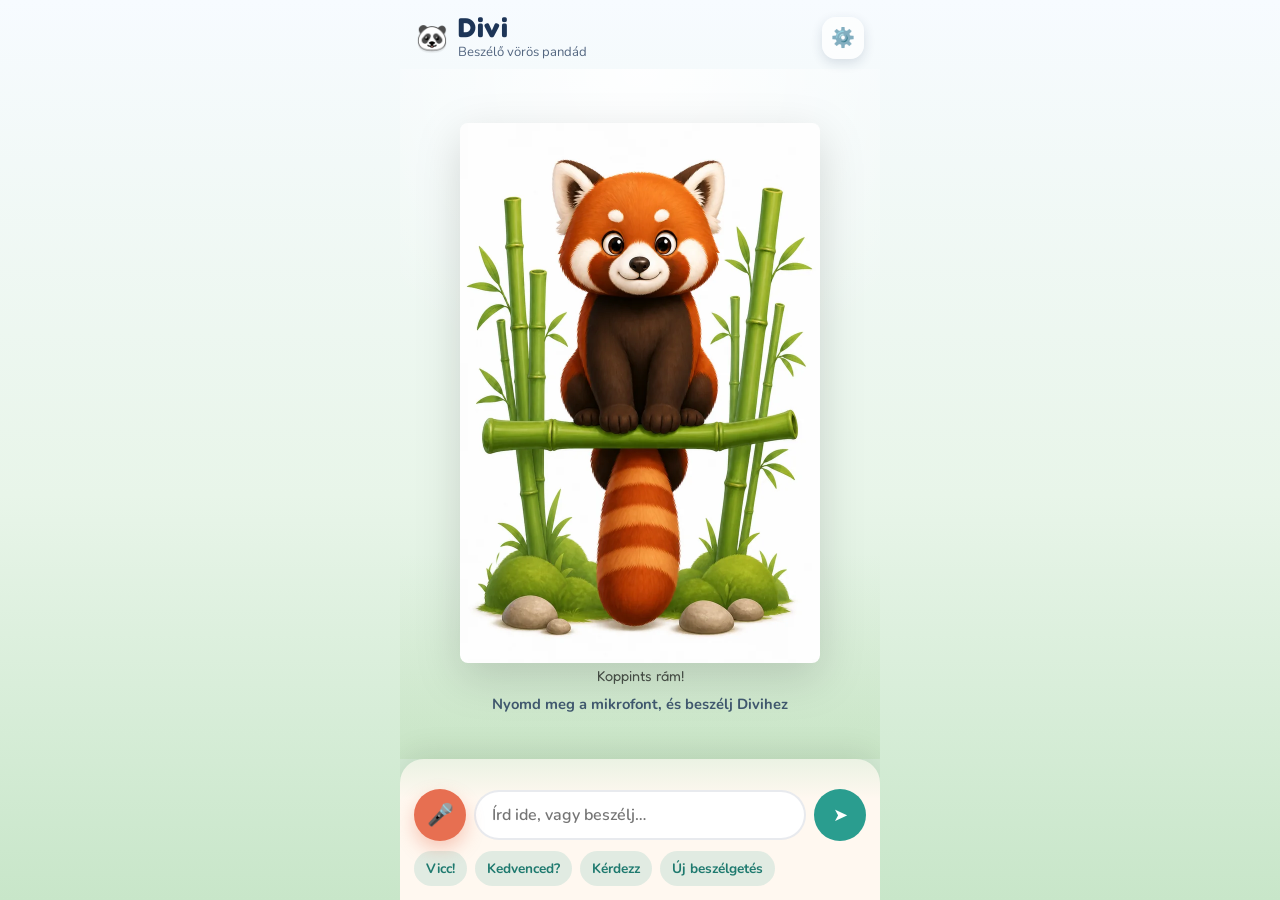
==== index.html @ d6dfe67b "Switch Divi voice from Gemini TTS to ElevenLabs Keep Gemini for text replies and use ElevenLabs flas" ====
<!DOCTYPE html>
<html lang="hu">
<head>
  <meta charset="UTF-8" />
  <meta name="viewport" content="width=device-width, initial-scale=1.0, viewport-fit=cover" />
  <meta name="description" content="Divi — interaktív beszélő vörös panda. Kérdez, felel, játszik veled." />
  <title>Divi — Beszélő vörös panda</title>
  <link rel="preconnect" href="https://fonts.googleapis.com" />
  <link rel="preconnect" href="https://fonts.gstatic.com" crossorigin />
  <link rel="preconnect" href="https://generativelanguage.googleapis.com" />
  <link rel="dns-prefetch" href="https://generativelanguage.googleapis.com" />
  <link rel="preconnect" href="https://api.elevenlabs.io" />
  <link rel="dns-prefetch" href="https://api.elevenlabs.io" />
  <link href="https://fonts.googleapis.com/css2?family=Fredoka:wght@400;600;700&family=Nunito:wght@500;700&display=swap" rel="stylesheet" />
  <link rel="stylesheet" href="styles.css" />
  <link rel="preload" as="image" href="assets/panda-idle.webp" type="image/webp" />
  <link rel="preload" as="image" href="assets/panda-talk.webp" type="image/webp" />
  <link rel="preload" as="image" href="assets/panda-happy.webp" type="image/webp" />
</head>
<body>
  <div class="app">
    <header class="top-bar">
      <div class="brand">
        <span class="brand-mark" aria-hidden="true">🐼</span>
        <div>
          <h1>Divi</h1>
          <p class="tagline">Beszélő vörös pandád</p>
        </div>
      </div>
      <button type="button" id="btn-settings" class="icon-btn" aria-label="Beállítások" title="Beállítások">⚙️</button>
    </header>

    <aside id="settings-panel" class="settings-drawer hidden" aria-label="Beállítások">
      <h2>Beállítások</h2>

      <label for="gemini-key">Gemini API kulcs (szöveg)</label>
      <input type="password" id="gemini-key" autocomplete="off" placeholder="Illeszd be ide: AIza…" />
      <p class="hint">
        Google AI Studio kulcs a válaszokhoz. Mentés: <code>localStorage</code>
        (<strong>divi-gemini-key</strong>).
        <a href="https://aistudio.google.com/apikey" target="_blank" rel="noopener">Kulcs kérése</a>
      </p>

      <label for="eleven-key">ElevenLabs API kulcs (hang)</label>
      <input type="password" id="eleven-key" autocomplete="off" placeholder="Illeszd be ide: sk_… / xi-…" />
      <p class="hint">
        Élethű hang — leváltja a Gemini TTS-t. Mentés: <strong>divi-eleven-key</strong>.
        <a href="https://elevenlabs.io/app/settings/api-keys" target="_blank" rel="noopener">ElevenLabs API kulcs</a>
      </p>

      <label for="eleven-voice">ElevenLabs hang</label>
      <select id="eleven-voice">
        <option value="pNInz6obpgDQGcFmaJgB" selected>Adam — meleg, barátságos</option>
        <option value="VR6AewLTigWG4xSOukaG">Arnold — mélyebb</option>
        <option value="TxGEqnHWrfWFTfGW9XjX">Josh — élénk</option>
        <option value="ErXwobaYiN019PkySvjV">Antoni — lágy</option>
        <option value="EXAVITQu4vr4xnSDxMaL">Bella — világos</option>
        <option value="jsCqWAsw7dKgqjhtoyd3">Custom: írd át a Voice ID-t lent</option>
      </select>
      <label for="eleven-voice-custom">Saját Voice ID (opcionális)</label>
      <input type="text" id="eleven-voice-custom" autocomplete="off" placeholder="pl. elevenlabs voice id" />


      <label class="toggle-row" for="echo-mode">
        <input type="checkbox" id="echo-mode" />
        Vicces visszhang mód (mint Talking Tom)
      </label>

      <label class="toggle-row" for="auto-listen">
        <input type="checkbox" id="auto-listen" checked />
        Válasz után újra hallgat
      </label>

      <p class="hint" id="mic-help">
        Mikrofon: Chrome vagy Edge, HTTPS / GitHub Pages.
        Engedély: címsor 🔒 → Mikrofon → Engedélyezés.
      </p>

      <button type="button" id="btn-close-settings" class="primary-btn">Kész</button>
    </aside>

    <main class="stage">
      <div class="room" aria-hidden="true"></div>

      <div id="speech-bubble" class="speech-bubble hidden" role="status" aria-live="polite">
        <p id="bubble-text"></p>
      </div>

      <button type="button" id="character-hitbox" class="character-wrap" aria-label="Koppints Divire">
        <div id="character" class="character state-idle" data-pose="idle">
          <picture>
            <source id="character-source" srcset="assets/panda-idle.webp" type="image/webp" />
            <img id="character-img" class="character-art" src="assets/panda-idle.jpg" alt="Divi, a vörös panda" width="720" height="1080" draggable="false" />
          </picture>
        </div>
        <span class="tap-hint">Koppints rám!</span>
      </button>

      <p id="status-line" class="status-line">Nyomd meg a mikrofont, és beszélj Divihez</p>
    </main>

    <section class="chat-dock">
      <div id="chat-log" class="chat-log" aria-live="polite"></div>

      <form id="chat-form" class="chat-form" autocomplete="off">
        <button type="button" id="btn-mic" class="mic-btn" aria-label="Beszélj">
          <span class="mic-icon">🎤</span>
          <span class="mic-wave" aria-hidden="true"></span>
        </button>
        <input id="user-input" type="text" maxlength="400" placeholder="Írd ide, vagy beszélj…" />
        <button type="submit" id="btn-send" class="send-btn" aria-label="Küldés">➤</button>
      </form>

      <div class="quick-actions">
        <button type="button" class="chip" data-prompt="Mondj egy viccet!">Vicc!</button>
        <button type="button" class="chip" data-prompt="Ki a kedvenc mesefigurád?">Kedvenced?</button>
        <button type="button" class="chip" data-prompt="Tegyél fel egy kérdést!">Kérdezz</button>
        <button type="button" class="chip" data-action="reset">Új beszélgetés</button>
      </div>
    </section>
  </div>

  <script src="brain.js"></script>
  <script src="character.js"></script>
  <script src="app.js"></script>
</body>
</html>
---- styles.css ----
:root {
  --sky-top: #7ec8e3;
  --sky-bottom: #c8e7f5;
  --floor: #8fbc8f;
  --ink: #1d3557;
  --foam: #fff8f0;
  --accent: #e76f51;
  --accent-deep: #d62828;
  --mint: #2a9d8f;
  --mint-deep: #1f7a6f;
  --bubble: #ffffff;
  --shadow: rgba(29, 53, 87, 0.14);
  --font-display: "Fredoka", "Trebuchet MS", sans-serif;
  --font-body: "Nunito", "Segoe UI", sans-serif;
}

* {
  box-sizing: border-box;
}

html,
body {
  margin: 0;
  min-height: 100%;
}

body {
  font-family: var(--font-body);
  color: var(--ink);
  background: linear-gradient(180deg, #f7fbff 0%, #e8f5e9 55%, #c8e6c9 100%);
  min-height: 100vh;
  min-height: 100dvh;
}

.app {
  max-width: 480px;
  margin: 0 auto;
  min-height: 100vh;
  min-height: 100dvh;
  display: grid;
  grid-template-rows: auto 1fr auto;
  position: relative;
  overflow: hidden;
}

.top-bar {
  display: flex;
  align-items: center;
  justify-content: space-between;
  padding: 14px 16px 8px;
  z-index: 5;
}

.brand {
  display: flex;
  align-items: center;
  gap: 10px;
}

.brand-mark {
  font-size: 1.6rem;
  filter: drop-shadow(0 2px 0 rgba(0, 0, 0, 0.08));
}

.brand h1 {
  font-family: var(--font-display);
  font-size: 1.7rem;
  margin: 0;
  line-height: 1;
  letter-spacing: 0.02em;
}

.tagline {
  margin: 2px 0 0;
  font-size: 0.82rem;
  opacity: 0.75;
}

.icon-btn {
  border: none;
  background: rgba(255, 255, 255, 0.7);
  width: 42px;
  height: 42px;
  border-radius: 14px;
  font-size: 1.2rem;
  cursor: pointer;
  box-shadow: 0 4px 12px var(--shadow);
}

.settings-drawer {
  position: absolute;
  inset: 12px 12px auto;
  z-index: 20;
  background: var(--foam);
  border-radius: 18px;
  padding: 16px;
  box-shadow: 0 16px 40px rgba(0, 0, 0, 0.18);
  display: grid;
  gap: 8px;
}

.settings-drawer h2 {
  margin: 0 0 4px;
  font-family: var(--font-display);
  font-size: 1.2rem;
}

.settings-drawer label {
  font-weight: 700;
  font-size: 0.85rem;
}

.settings-drawer select,
.settings-drawer input[type="password"],
.settings-drawer input[type="text"] {
  width: 100%;
  padding: 10px 12px;
  border: 2px solid rgba(29, 53, 87, 0.12);
  border-radius: 12px;
  font: inherit;
  background: #fff;
  color: var(--ink);
}

.toggle-row {
  display: flex !important;
  align-items: center;
  gap: 8px;
  font-weight: 700;
  cursor: pointer;
}

.hint {
  margin: 4px 0 0;
  font-size: 0.8rem;
  line-height: 1.35;
  font-weight: 600;
  opacity: 0.8;
}

.primary-btn {
  margin-top: 6px;
  border: none;
  background: var(--mint);
  color: #fff;
  font: inherit;
  font-weight: 700;
  padding: 12px 16px;
  border-radius: 14px;
  cursor: pointer;
}

.primary-btn:hover {
  background: var(--mint-deep);
}

.stage {
  position: relative;
  display: flex;
  flex-direction: column;
  align-items: center;
  justify-content: center;
  padding: 8px 16px 0;
  min-height: 0;
}

.room {
  position: absolute;
  inset: 0;
  pointer-events: none;
  background:
    radial-gradient(circle at 50% 0%, rgba(255, 255, 255, 0.9), transparent 45%),
    linear-gradient(180deg, transparent 70%, rgba(120, 180, 90, 0.12) 100%);
}

.speech-bubble {
  position: relative;
  z-index: 3;
  max-width: min(90%, 340px);
  margin-bottom: 8px;
  background: var(--bubble);
  color: var(--ink);
  padding: 12px 16px;
  border-radius: 18px;
  box-shadow: 0 8px 24px var(--shadow);
  animation: bubble-in 0.35s ease;
}

.speech-bubble::after {
  content: "";
  position: absolute;
  left: 50%;
  bottom: -10px;
  transform: translateX(-50%);
  border: 10px solid transparent;
  border-top-color: var(--bubble);
}

.speech-bubble p {
  margin: 0;
  font-size: 1.05rem;
  line-height: 1.35;
  font-weight: 700;
}

.character-wrap {
  position: relative;
  z-index: 2;
  border: none;
  background: transparent;
  padding: 0;
  cursor: pointer;
  width: min(88vw, 380px);
  outline: none;
}

.character {
  position: relative;
  width: 100%;
  line-height: 0;
  filter: drop-shadow(0 14px 22px rgba(0, 0, 0, 0.14));
}

.character-art {
  width: 100%;
  height: auto;
  display: block;
  border-radius: 8px;
  user-select: none;
  pointer-events: none;
}

.tap-hint {
  display: block;
  margin-top: 4px;
  font-family: var(--font-display);
  font-size: 0.9rem;
  opacity: 0.65;
}

.status-line {
  z-index: 2;
  margin: 10px 0 0;
  font-size: 0.92rem;
  font-weight: 700;
  opacity: 0.8;
  text-align: center;
  min-height: 1.3em;
}

/* Character animation states — egész figura */
.character.state-idle {
  animation: breathe 3.4s ease-in-out infinite;
}

.character.state-listening {
  animation: listen-bob 1.4s ease-in-out infinite;
}

.character.state-thinking {
  animation: think-tilt 1.3s ease-in-out infinite;
}

.character.state-speaking {
  animation: speak-nod 2.4s ease-in-out infinite;
}

/* Amíg a Gemini hang lejátszása tart — lágy pulzus / lebegés */
.character.is-speaking-audio,
.character.state-speaking.is-speaking-audio {
  animation: speak-pulse 1.15s ease-in-out infinite;
  filter: drop-shadow(0 10px 18px rgba(231, 111, 81, 0.28));
}

@keyframes speak-pulse {
  0%, 100% {
    transform: translateY(0) scale(1);
  }
  50% {
    transform: translateY(-8px) scale(1.03);
  }
}

.character.state-react {
  animation: bounce 0.55s ease;
}

.character.state-laugh {
  animation: giggle 0.45s ease-in-out 3;
}

@keyframes breathe {
  0%, 100% { transform: translateY(0) scale(1, 1); }
  50% { transform: translateY(-5px) scale(1.012, 0.988); }
}

@keyframes listen-bob {
  0%, 100% { transform: translateY(0) rotate(-0.6deg); }
  50% { transform: translateY(-4px) rotate(0.8deg); }
}

@keyframes think-tilt {
  0%, 100% { transform: rotate(-3deg) translateY(0); }
  50% { transform: rotate(3deg) translateY(-3px); }
}

@keyframes speak-nod {
  0%, 100% { transform: rotate(-0.6deg) translateY(0); }
  40% { transform: rotate(0.8deg) translateY(-2px); }
  70% { transform: rotate(-0.3deg) translateY(1px); }
}

@keyframes bounce {
  0% { transform: translateY(0) scale(1); }
  35% { transform: translateY(-22px) scale(1.03, 0.97); }
  70% { transform: translateY(4px) scale(0.99, 1.02); }
  100% { transform: translateY(0) scale(1); }
}

@keyframes giggle {
  0%, 100% { transform: rotate(0); }
  25% { transform: rotate(-2.5deg) scale(1.015); }
  75% { transform: rotate(2.5deg) scale(1.015); }
}

@keyframes bubble-in {
  from { opacity: 0; transform: translateY(8px) scale(0.96); }
  to { opacity: 1; transform: translateY(0) scale(1); }
}

.chat-dock {
  z-index: 5;
  background: linear-gradient(180deg, rgba(255, 248, 240, 0.55), var(--foam) 28%);
  border-radius: 24px 24px 0 0;
  padding: 12px 14px calc(14px + env(safe-area-inset-bottom));
  box-shadow: 0 -8px 30px rgba(0, 0, 0, 0.08);
}

.chat-log {
  max-height: 120px;
  overflow-y: auto;
  display: flex;
  flex-direction: column;
  gap: 8px;
  margin-bottom: 10px;
  padding: 4px 2px;
}

.chat-msg {
  max-width: 88%;
  padding: 8px 12px;
  border-radius: 14px;
  font-size: 0.92rem;
  line-height: 1.35;
  font-weight: 600;
  animation: bubble-in 0.25s ease;
}

.chat-msg.bot {
  align-self: flex-start;
  background: #fff;
  box-shadow: 0 2px 8px var(--shadow);
}

.chat-msg.user {
  align-self: flex-end;
  background: #ffe0c2;
}

.chat-form {
  display: grid;
  grid-template-columns: auto 1fr auto;
  gap: 8px;
  align-items: center;
}

.mic-btn,
.send-btn {
  border: none;
  cursor: pointer;
  width: 52px;
  height: 52px;
  border-radius: 50%;
  display: grid;
  place-items: center;
  position: relative;
  font-size: 1.35rem;
}

.mic-btn {
  background: var(--accent);
  color: #fff;
  box-shadow: 0 8px 18px rgba(231, 111, 81, 0.35);
}

.mic-btn.listening {
  background: var(--accent-deep);
  animation: pulse-mic 1s ease-in-out infinite;
}

.mic-wave {
  position: absolute;
  inset: -4px;
  border-radius: 50%;
  border: 2px solid rgba(231, 111, 81, 0.45);
  opacity: 0;
}

.mic-btn.listening .mic-wave {
  animation: ripple 1s ease-out infinite;
}

.send-btn {
  background: var(--mint);
  color: #fff;
  font-size: 1.1rem;
}

#user-input {
  width: 100%;
  border: 2px solid rgba(29, 53, 87, 0.1);
  border-radius: 999px;
  padding: 12px 16px;
  font: inherit;
  font-weight: 600;
  background: #fff;
  color: var(--ink);
}

.quick-actions {
  display: flex;
  flex-wrap: wrap;
  gap: 8px;
  margin-top: 10px;
}

.chip {
  border: none;
  background: rgba(42, 157, 143, 0.14);
  color: var(--mint-deep);
  font: inherit;
  font-weight: 700;
  font-size: 0.85rem;
  padding: 8px 12px;
  border-radius: 999px;
  cursor: pointer;
}

.chip:hover {
  background: rgba(42, 157, 143, 0.24);
}

@keyframes pulse-mic {
  0%, 100% { transform: scale(1); }
  50% { transform: scale(1.06); }
}

@keyframes ripple {
  from { transform: scale(0.9); opacity: 0.8; }
  to { transform: scale(1.35); opacity: 0; }
}

.hidden {
  display: none !important;
}

@media (min-height: 780px) {
  .chat-log {
    max-height: 160px;
  }

  .character-wrap {
    width: min(78vw, 360px);
  }
}
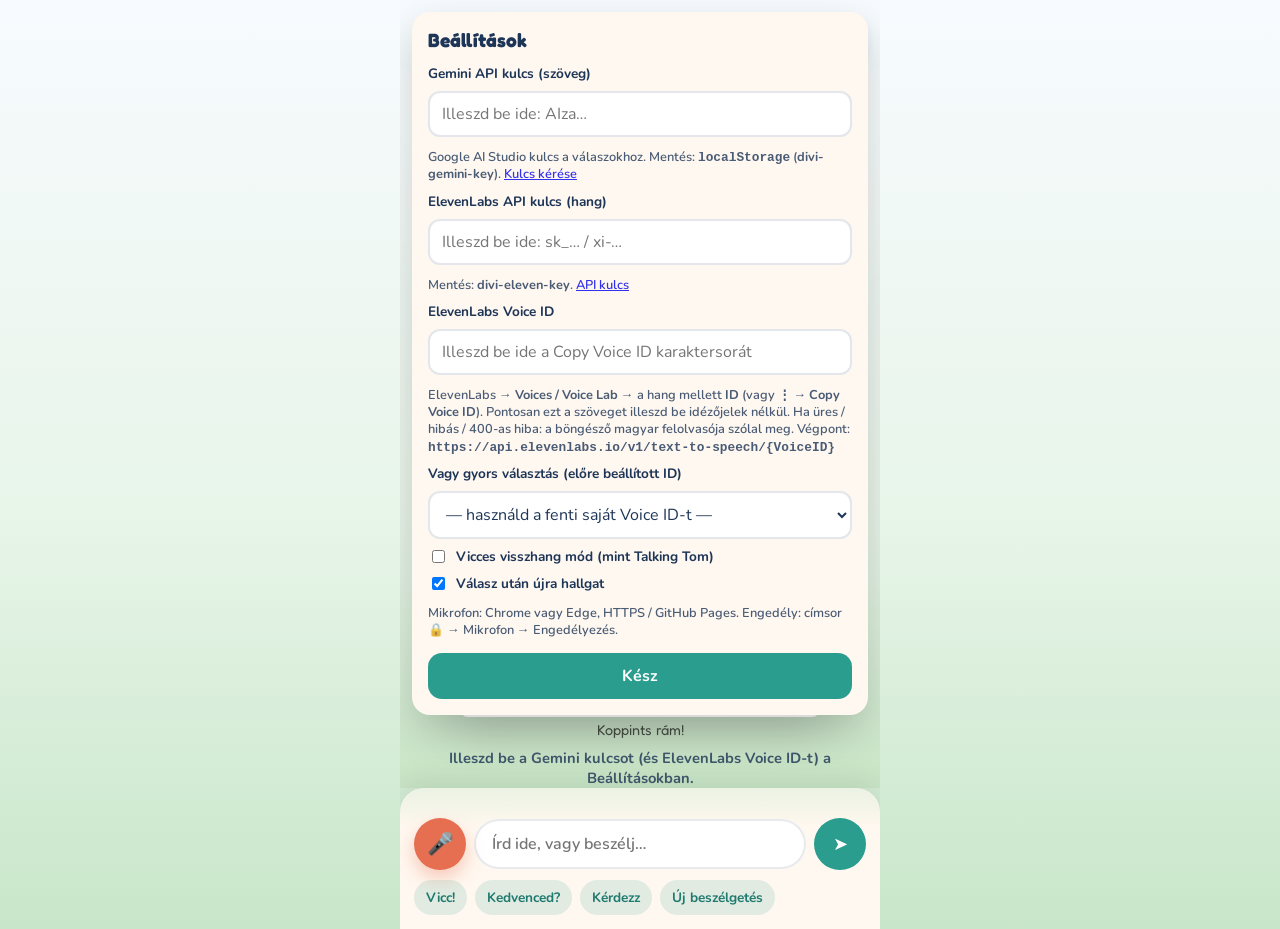
==== commit 5d87c94a: "Fix ElevenLabs invalid Voice ID with browser TTS fallback Use multilingual_v2 only, validate Voice I" ====
--- a/index.html
+++ b/index.html
@@ -44,21 +44,35 @@
       <label for="eleven-key">ElevenLabs API kulcs (hang)</label>
       <input type="password" id="eleven-key" autocomplete="off" placeholder="Illeszd be ide: sk_… / xi-…" />
       <p class="hint">
-        Élethű hang — leváltja a Gemini TTS-t. Mentés: <strong>divi-eleven-key</strong>.
-        <a href="https://elevenlabs.io/app/settings/api-keys" target="_blank" rel="noopener">ElevenLabs API kulcs</a>
+        Mentés: <strong>divi-eleven-key</strong>.
+        <a href="https://elevenlabs.io/app/settings/api-keys" target="_blank" rel="noopener">API kulcs</a>
       </p>
 
-      <label for="eleven-voice">ElevenLabs hang</label>
+      <label for="eleven-voice-custom">ElevenLabs Voice ID</label>
+      <input
+        type="text"
+        id="eleven-voice-custom"
+        autocomplete="off"
+        spellcheck="false"
+        placeholder="Illeszd be ide a Copy Voice ID karaktersorát"
+      />
+      <p class="hint">
+        ElevenLabs → <strong>Voices / Voice Lab</strong> → a hang mellett
+        <strong>ID</strong> (vagy ⋮ → <strong>Copy Voice ID</strong>).
+        Pontosan ezt a szöveget illeszd be idézőjelek nélkül.
+        Ha üres / hibás / 400-as hiba: a böngésző magyar felolvasója szólal meg.
+        Végpont: <code>https://api.elevenlabs.io/v1/text-to-speech/{VoiceID}</code>
+      </p>
+
+      <label for="eleven-voice">Vagy gyors választás (előre beállított ID)</label>
       <select id="eleven-voice">
-        <option value="pNInz6obpgDQGcFmaJgB" selected>Adam — meleg, barátságos</option>
+        <option value="">— használd a fenti saját Voice ID-t —</option>
+        <option value="pNInz6obpgDQGcFmaJgB">Adam — meleg, barátságos</option>
         <option value="VR6AewLTigWG4xSOukaG">Arnold — mélyebb</option>
         <option value="TxGEqnHWrfWFTfGW9XjX">Josh — élénk</option>
         <option value="ErXwobaYiN019PkySvjV">Antoni — lágy</option>
         <option value="EXAVITQu4vr4xnSDxMaL">Bella — világos</option>
-        <option value="jsCqWAsw7dKgqjhtoyd3">Custom: írd át a Voice ID-t lent</option>
       </select>
-      <label for="eleven-voice-custom">Saját Voice ID (opcionális)</label>
-      <input type="text" id="eleven-voice-custom" autocomplete="off" placeholder="pl. elevenlabs voice id" />
 
 
       <label class="toggle-row" for="echo-mode">
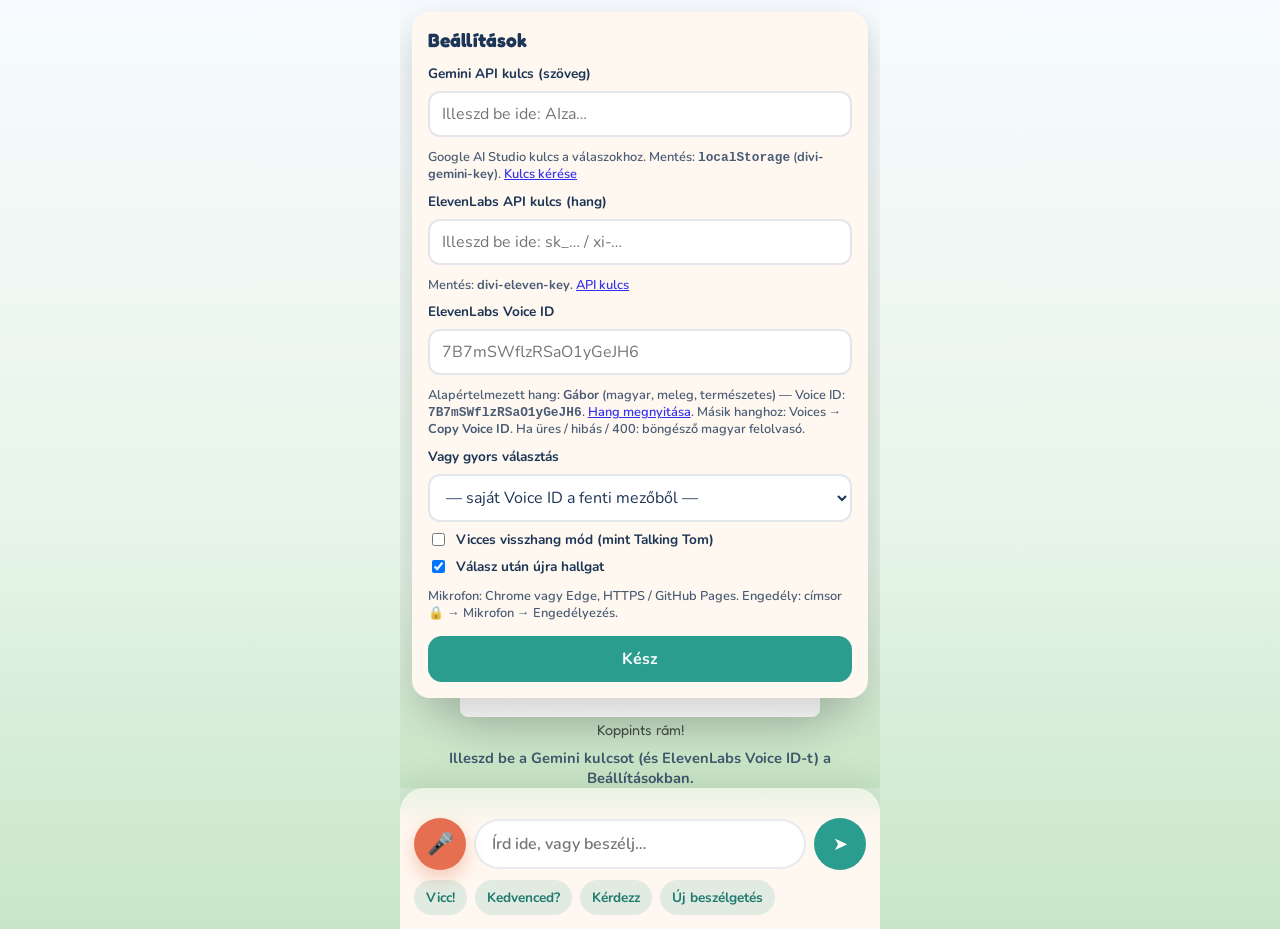
==== commit d95c7528: "Set Gábor as the default ElevenLabs Hungarian voice Use voice ID 7B7mSWflzRSaO1yGeJH6 as the default" ====
--- a/index.html
+++ b/index.html
@@ -54,19 +54,21 @@
         id="eleven-voice-custom"
         autocomplete="off"
         spellcheck="false"
-        placeholder="Illeszd be ide a Copy Voice ID karaktersorát"
+        placeholder="7B7mSWflzRSaO1yGeJH6"
+        value=""
       />
       <p class="hint">
-        ElevenLabs → <strong>Voices / Voice Lab</strong> → a hang mellett
-        <strong>ID</strong> (vagy ⋮ → <strong>Copy Voice ID</strong>).
-        Pontosan ezt a szöveget illeszd be idézőjelek nélkül.
-        Ha üres / hibás / 400-as hiba: a böngésző magyar felolvasója szólal meg.
-        Végpont: <code>https://api.elevenlabs.io/v1/text-to-speech/{VoiceID}</code>
+        Alapértelmezett hang: <strong>Gábor</strong> (magyar, meleg, természetes) —
+        Voice ID: <code>7B7mSWflzRSaO1yGeJH6</code>.
+        <a href="https://elevenlabs.io/voices/7B7mSWflzRSaO1yGeJH6" target="_blank" rel="noopener">Hang megnyitása</a>.
+        Másik hanghoz: Voices → <strong>Copy Voice ID</strong>.
+        Ha üres / hibás / 400: böngésző magyar felolvasó.
       </p>
 
-      <label for="eleven-voice">Vagy gyors választás (előre beállított ID)</label>
+      <label for="eleven-voice">Vagy gyors választás</label>
       <select id="eleven-voice">
-        <option value="">— használd a fenti saját Voice ID-t —</option>
+        <option value="7B7mSWflzRSaO1yGeJH6" selected>Gábor — magyar, meleg (ajánlott)</option>
+        <option value="">— saját Voice ID a fenti mezőből —</option>
         <option value="pNInz6obpgDQGcFmaJgB">Adam — meleg, barátságos</option>
         <option value="VR6AewLTigWG4xSOukaG">Arnold — mélyebb</option>
         <option value="TxGEqnHWrfWFTfGW9XjX">Josh — élénk</option>
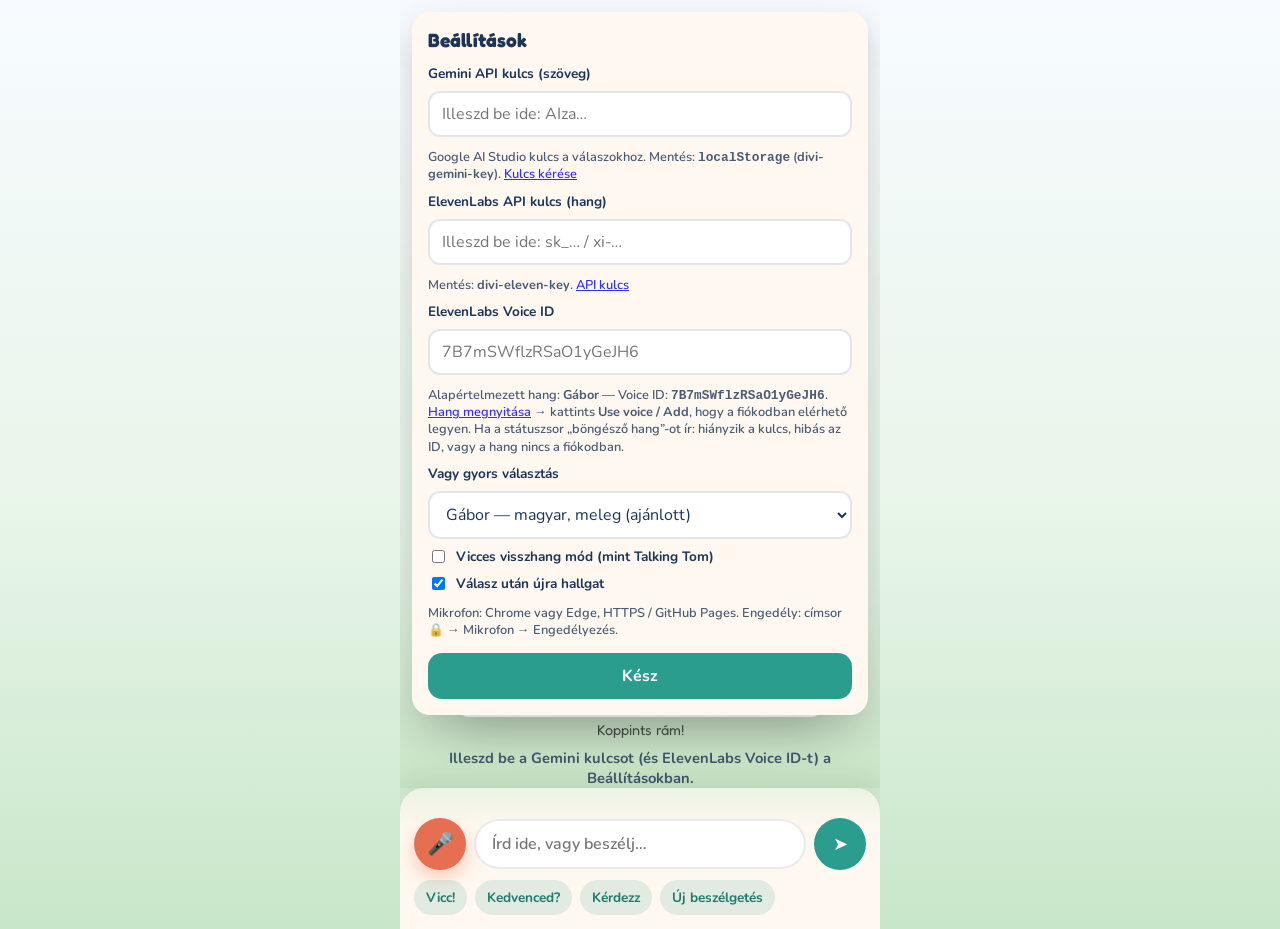
==== commit 3d1895cf: "Diagnose ElevenLabs fallback and harden Voice ID handling Clarify why browser TTS is used, normalize" ====
--- a/index.html
+++ b/index.html
@@ -58,11 +58,11 @@
         value=""
       />
       <p class="hint">
-        Alapértelmezett hang: <strong>Gábor</strong> (magyar, meleg, természetes) —
+        Alapértelmezett hang: <strong>Gábor</strong> —
         Voice ID: <code>7B7mSWflzRSaO1yGeJH6</code>.
-        <a href="https://elevenlabs.io/voices/7B7mSWflzRSaO1yGeJH6" target="_blank" rel="noopener">Hang megnyitása</a>.
-        Másik hanghoz: Voices → <strong>Copy Voice ID</strong>.
-        Ha üres / hibás / 400: böngésző magyar felolvasó.
+        <a href="https://elevenlabs.io/voices/7B7mSWflzRSaO1yGeJH6" target="_blank" rel="noopener">Hang megnyitása</a>
+        → kattints <strong>Use voice / Add</strong>, hogy a fiókodban elérhető legyen.
+        Ha a státuszsor „böngésző hang”-ot ír: hiányzik a kulcs, hibás az ID, vagy a hang nincs a fiókodban.
       </p>
 
       <label for="eleven-voice">Vagy gyors választás</label>
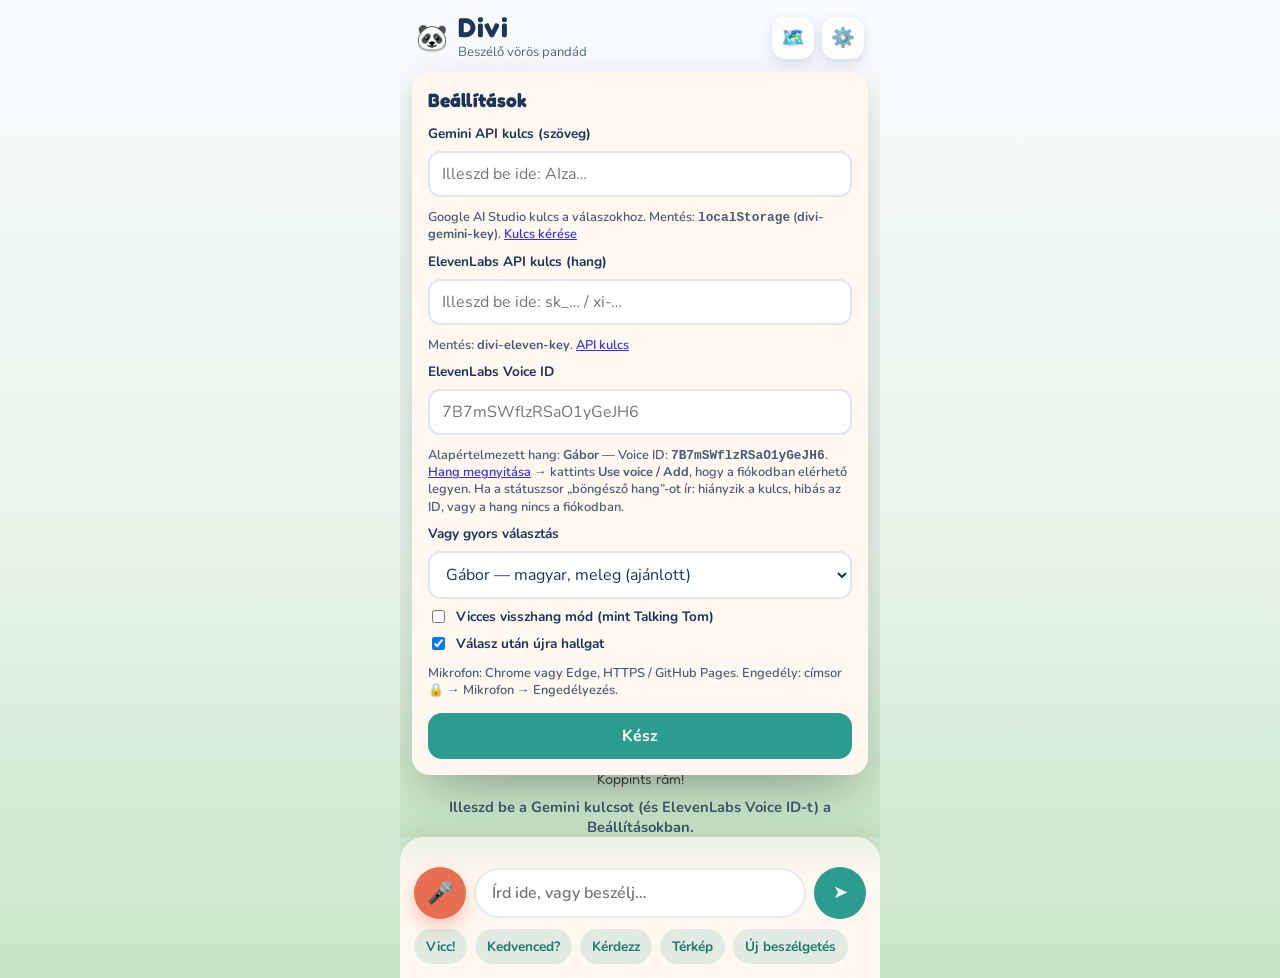
==== commit bec74a5c: "Add a walkable story map for Divi Kids can open the bamboo-forest map, follow the shortest path betw" ====
--- a/index.html
+++ b/index.html
@@ -27,7 +27,10 @@
           <p class="tagline">Beszélő vörös pandád</p>
         </div>
       </div>
-      <button type="button" id="btn-settings" class="icon-btn" aria-label="Beállítások" title="Beállítások">⚙️</button>
+        <div class="top-actions">
+          <button type="button" id="btn-map" class="icon-btn" aria-label="Térkép" aria-expanded="false" title="Térkép">🗺️</button>
+          <button type="button" id="btn-settings" class="icon-btn" aria-label="Beállítások" title="Beállítások">⚙️</button>
+        </div>
     </header>
 
     <aside id="settings-panel" class="settings-drawer hidden" aria-label="Beállítások">
@@ -95,8 +98,53 @@
       <button type="button" id="btn-close-settings" class="primary-btn">Kész</button>
     </aside>
 
+    <div id="map-overlay" class="map-overlay hidden" role="dialog" aria-modal="true" aria-labelledby="map-title">
+      <div class="map-sheet">
+        <header class="map-head">
+          <div>
+            <h2 id="map-title">Divi térképe</h2>
+            <p class="map-kicker">Bambuszerdő</p>
+          </div>
+          <div class="map-head-actions">
+            <button type="button" id="btn-map-back" class="text-btn">Vissza</button>
+            <button type="button" id="btn-close-map" class="icon-btn" aria-label="Térkép bezárása">✕</button>
+          </div>
+        </header>
+
+        <div id="map-canvas" class="map-canvas">
+          <svg id="map-svg" class="map-svg" viewBox="0 0 100 100" preserveAspectRatio="none" aria-hidden="true"></svg>
+          <div id="map-walker" class="map-walker" aria-hidden="true">🐼</div>
+          <div id="map-pins" class="map-pins"></div>
+        </div>
+
+        <div class="map-detail">
+          <p id="map-detail-title" class="map-detail-title"></p>
+          <p id="map-detail-blurb" class="map-detail-blurb"></p>
+          <p id="map-route" class="map-route"></p>
+        </div>
+
+        <div class="map-footer">
+          <div class="map-pad" role="group" aria-label="Egy lépés a szomszédba">
+            <button type="button" class="map-dir map-dir-n" data-dir="n" aria-label="Észak">▲</button>
+            <button type="button" class="map-dir map-dir-w" data-dir="w" aria-label="Nyugat">◀</button>
+            <button type="button" class="map-dir map-dir-e" data-dir="e" aria-label="Kelet">▶</button>
+            <button type="button" class="map-dir map-dir-s" data-dir="s" aria-label="Dél">▼</button>
+          </div>
+          <button type="button" id="btn-travel" class="primary-btn map-go">Indulás</button>
+        </div>
+        <p id="map-hint" class="map-hint">Koppints egy helyre, vagy lépj a nyilakkal. Húzd az ujjad a térképen.</p>
+      </div>
+    </div>
+
     <main class="stage">
       <div class="room" aria-hidden="true"></div>
+      <button type="button" id="where-chip" class="where-chip" aria-label="Hol vagyunk? Térkép megnyitása">
+        <span id="where-icon" aria-hidden="true">🏠</span>
+        <span class="where-text">
+          <span class="where-kicker">Itt vagyunk</span>
+          <span id="where-name">Bambuszodú</span>
+        </span>
+      </button>
 
       <div id="speech-bubble" class="speech-bubble hidden" role="status" aria-live="polite">
         <p id="bubble-text"></p>
@@ -113,6 +161,7 @@
       </button>
 
       <p id="status-line" class="status-line">Nyomd meg a mikrofont, és beszélj Divihez</p>
+      <p id="api-error-line" class="api-error-line" hidden role="alert" aria-live="assertive"></p>
     </main>
 
     <section class="chat-dock">
@@ -131,6 +180,7 @@
         <button type="button" class="chip" data-prompt="Mondj egy viccet!">Vicc!</button>
         <button type="button" class="chip" data-prompt="Ki a kedvenc mesefigurád?">Kedvenced?</button>
         <button type="button" class="chip" data-prompt="Tegyél fel egy kérdést!">Kérdezz</button>
+        <button type="button" class="chip" data-action="map">Térkép</button>
         <button type="button" class="chip" data-action="reset">Új beszélgetés</button>
       </div>
     </section>
@@ -138,6 +188,7 @@
 
   <script src="brain.js"></script>
   <script src="character.js"></script>
+  <script src="map.js"></script>
   <script src="app.js"></script>
 </body>
 </html>
--- a/styles.css
+++ b/styles.css
@@ -48,7 +48,8 @@
   align-items: center;
   justify-content: space-between;
   padding: 14px 16px 8px;
-  z-index: 5;
+  z-index: 25;
+  position: relative;
 }
 
 .brand {
@@ -74,6 +75,11 @@
   margin: 2px 0 0;
   font-size: 0.82rem;
   opacity: 0.75;
+}
+
+.top-actions {
+  display: flex;
+  gap: 8px;
 }
 
 .icon-btn {
@@ -87,10 +93,20 @@
   box-shadow: 0 4px 12px var(--shadow);
 }
 
+.icon-btn:disabled,
+.map-dir:disabled,
+.map-go:disabled,
+.text-btn:disabled {
+  opacity: 0.45;
+  cursor: default;
+}
+
 .settings-drawer {
   position: absolute;
-  inset: 12px 12px auto;
+  inset: 72px 12px auto;
   z-index: 20;
+  max-height: calc(100dvh - 84px);
+  overflow: auto;
   background: var(--foam);
   border-radius: 18px;
   padding: 16px;
@@ -248,6 +264,25 @@
   min-height: 1.3em;
 }
 
+.api-error-line {
+  z-index: 6;
+  margin: 8px 12px 0;
+  padding: 10px 12px;
+  border-radius: 12px;
+  background: #ffe8e4;
+  color: #8a1f12;
+  border: 1px solid #f0b4a8;
+  font-size: 0.86rem;
+  font-weight: 700;
+  text-align: left;
+  line-height: 1.35;
+  word-break: break-word;
+}
+
+.api-error-line[hidden] {
+  display: none !important;
+}
+
 /* Character animation states — egész figura */
 .character.state-idle {
   animation: breathe 3.4s ease-in-out infinite;
@@ -464,6 +499,334 @@
   display: none !important;
 }
 
+.where-chip {
+  align-self: flex-start;
+  z-index: 4;
+  display: flex;
+  align-items: center;
+  gap: 8px;
+  margin: 0 0 8px;
+  padding: 6px 12px 6px 8px;
+  border: none;
+  border-radius: 999px;
+  background: rgba(255, 248, 240, 0.92);
+  color: var(--ink);
+  font: inherit;
+  font-weight: 700;
+  box-shadow: 0 6px 16px var(--shadow);
+  cursor: pointer;
+}
+
+.where-chip #where-icon {
+  font-size: 1.25rem;
+  line-height: 1;
+}
+
+.where-text {
+  display: flex;
+  flex-direction: column;
+  align-items: flex-start;
+  line-height: 1.1;
+}
+
+.where-kicker {
+  font-size: 0.68rem;
+  letter-spacing: 0.04em;
+  text-transform: uppercase;
+  opacity: 0.65;
+}
+
+#where-name {
+  font-family: var(--font-display);
+  font-size: 0.95rem;
+}
+
+.map-overlay {
+  position: fixed;
+  top: 0;
+  bottom: 0;
+  left: 50%;
+  transform: translateX(-50%);
+  width: min(480px, 100%);
+  z-index: 30;
+  display: flex;
+  padding: 10px;
+  background: rgba(29, 53, 87, 0.38);
+}
+
+.map-sheet {
+  flex: 1;
+  min-height: 0;
+  height: 100%;
+  display: flex;
+  flex-direction: column;
+  background: #fff8ef;
+  border-radius: 22px;
+  box-shadow: 0 18px 40px rgba(0, 0, 0, 0.22);
+  overflow: hidden;
+}
+
+.map-head {
+  display: flex;
+  align-items: center;
+  justify-content: space-between;
+  gap: 8px;
+  padding: 12px 12px 8px;
+}
+
+.map-head h2 {
+  margin: 0;
+  font-family: var(--font-display);
+  font-size: 1.35rem;
+}
+
+.map-kicker {
+  margin: 2px 0 0;
+  font-size: 0.8rem;
+  font-weight: 700;
+  opacity: 0.7;
+}
+
+.map-head-actions {
+  display: flex;
+  align-items: center;
+  gap: 8px;
+}
+
+.text-btn {
+  border: none;
+  background: rgba(42, 157, 143, 0.14);
+  color: var(--mint-deep);
+  font: inherit;
+  font-weight: 800;
+  border-radius: 999px;
+  padding: 8px 12px;
+  cursor: pointer;
+}
+
+.map-canvas {
+  position: relative;
+  flex: 1 1 auto;
+  min-height: 0;
+  margin: 0 12px;
+  border-radius: 18px;
+  overflow: hidden;
+  touch-action: none;
+  background:
+    radial-gradient(circle at 18% 22%, rgba(255, 255, 255, 0.55), transparent 32%),
+    radial-gradient(circle at 78% 70%, rgba(255, 214, 160, 0.45), transparent 36%),
+    linear-gradient(180deg, #d8f3dc 0%, #95d5b2 58%, #74c69d 100%);
+}
+
+.map-svg {
+  position: absolute;
+  inset: 0;
+  width: 100%;
+  height: 100%;
+  pointer-events: none;
+}
+
+.map-svg line {
+  stroke: rgba(255, 255, 255, 0.9);
+  stroke-width: 1.7;
+  stroke-linecap: round;
+  stroke-dasharray: 2.4 1.5;
+}
+
+.map-svg line.is-route {
+  stroke: #e76f51;
+  stroke-width: 2.5;
+  stroke-dasharray: none;
+}
+
+.map-pins {
+  position: absolute;
+  inset: 0;
+}
+
+.map-pin {
+  position: absolute;
+  transform: translate(-50%, -72%);
+  display: flex;
+  flex-direction: column;
+  align-items: center;
+  gap: 2px;
+  border: none;
+  background: transparent;
+  padding: 0;
+  cursor: pointer;
+  color: var(--ink);
+  font: inherit;
+  font-weight: 800;
+}
+
+.map-pin-icon {
+  width: 42px;
+  height: 42px;
+  display: grid;
+  place-items: center;
+  border-radius: 50%;
+  background: #fff;
+  box-shadow: 0 6px 14px rgba(29, 53, 87, 0.18);
+  font-size: 1.25rem;
+}
+
+.map-pin-label {
+  font-size: 0.72rem;
+  line-height: 1.1;
+  text-align: center;
+  background: rgba(255, 248, 240, 0.92);
+  border-radius: 999px;
+  padding: 2px 6px;
+  max-width: 108px;
+}
+
+.map-pin.is-selected .map-pin-icon {
+  outline: 3px solid #e76f51;
+  outline-offset: 2px;
+}
+
+.map-pin.is-here .map-pin-icon {
+  background: #ffe8a3;
+}
+
+.map-walker {
+  position: absolute;
+  z-index: 3;
+  font-size: 1.35rem;
+  line-height: 1;
+  transform: translate(-130%, -150%);
+  filter: drop-shadow(0 2px 0 rgba(0, 0, 0, 0.15));
+  pointer-events: none;
+}
+
+.map-detail {
+  padding: 10px 14px 0;
+}
+
+.map-detail-title {
+  margin: 0;
+  font-family: var(--font-display);
+  font-size: 1.15rem;
+}
+
+.map-detail-blurb,
+.map-route {
+  margin: 4px 0 0;
+  font-size: 0.88rem;
+  font-weight: 700;
+  line-height: 1.35;
+}
+
+.map-route {
+  color: var(--accent-deep);
+}
+
+.map-footer {
+  display: grid;
+  grid-template-columns: auto 1fr;
+  gap: 10px;
+  align-items: center;
+  padding: 10px 12px 4px;
+}
+
+.map-pad {
+  display: grid;
+  grid-template-columns: 36px 36px 36px;
+  grid-template-areas:
+    ". n ."
+    "w . e"
+    ". s .";
+  gap: 4px;
+}
+
+.map-dir {
+  height: 36px;
+  border: none;
+  background: #fff;
+  color: var(--ink);
+  border-radius: 12px;
+  font-size: 0.95rem;
+  font-weight: 800;
+  cursor: pointer;
+  box-shadow: 0 3px 8px var(--shadow);
+}
+
+.map-dir-n { grid-area: n; }
+.map-dir-s { grid-area: s; }
+.map-dir-e { grid-area: e; }
+.map-dir-w { grid-area: w; }
+
+.map-go {
+  margin-top: 0;
+  width: 100%;
+  min-height: 52px;
+}
+
+.map-hint {
+  margin: 0;
+  padding: 4px 14px 12px;
+  font-size: 0.75rem;
+  font-weight: 700;
+  opacity: 0.7;
+}
+
+body[data-place="river"] {
+  background: linear-gradient(180deg, #e7f6ff 0%, #d7ecff 50%, #c5e0d4 100%);
+}
+
+body[data-place="bakery"] {
+  background: linear-gradient(180deg, #fff4e4 0%, #ffe0bf 50%, #f3d5a8 100%);
+}
+
+body[data-place="hill"] {
+  background: linear-gradient(180deg, #e9e4ff 0%, #d7e3ff 48%, #c9e7d6 100%);
+}
+
+body[data-place="grove"] {
+  background: linear-gradient(180deg, #e7ffe9 0%, #d4f5c8 50%, #b7e4a8 100%);
+}
+
+body[data-place="bridge"] {
+  background: linear-gradient(180deg, #fff0f6 0%, #f3e1ff 42%, #d9f0ff 100%);
+}
+
+.room[data-place="river"] {
+  background:
+    radial-gradient(circle at 70% 80%, rgba(80, 160, 220, 0.28), transparent 42%),
+    radial-gradient(circle at 50% 0%, rgba(255, 255, 255, 0.9), transparent 45%);
+}
+
+.room[data-place="bakery"] {
+  background:
+    radial-gradient(circle at 30% 78%, rgba(230, 140, 60, 0.22), transparent 40%),
+    radial-gradient(circle at 50% 0%, rgba(255, 248, 230, 0.95), transparent 46%);
+}
+
+.room[data-place="hill"] {
+  background:
+    radial-gradient(circle at 50% 16%, rgba(255, 255, 255, 0.95), transparent 28%),
+    radial-gradient(circle at 50% 0%, rgba(190, 180, 255, 0.35), transparent 50%);
+}
+
+.room[data-place="grove"] {
+  background:
+    radial-gradient(circle at 20% 30%, rgba(255, 230, 120, 0.35), transparent 18%),
+    radial-gradient(circle at 75% 40%, rgba(180, 255, 140, 0.35), transparent 22%),
+    linear-gradient(180deg, transparent 60%, rgba(70, 140, 60, 0.15) 100%);
+}
+
+.room[data-place="bridge"] {
+  background:
+    linear-gradient(120deg, rgba(255, 140, 160, 0.18), rgba(255, 210, 90, 0.18), rgba(120, 190, 255, 0.22));
+}
+
+@media (prefers-reduced-motion: reduce) {
+  .map-walker {
+    transition: none !important;
+  }
+}
+
 @media (min-height: 780px) {
   .chat-log {
     max-height: 160px;
